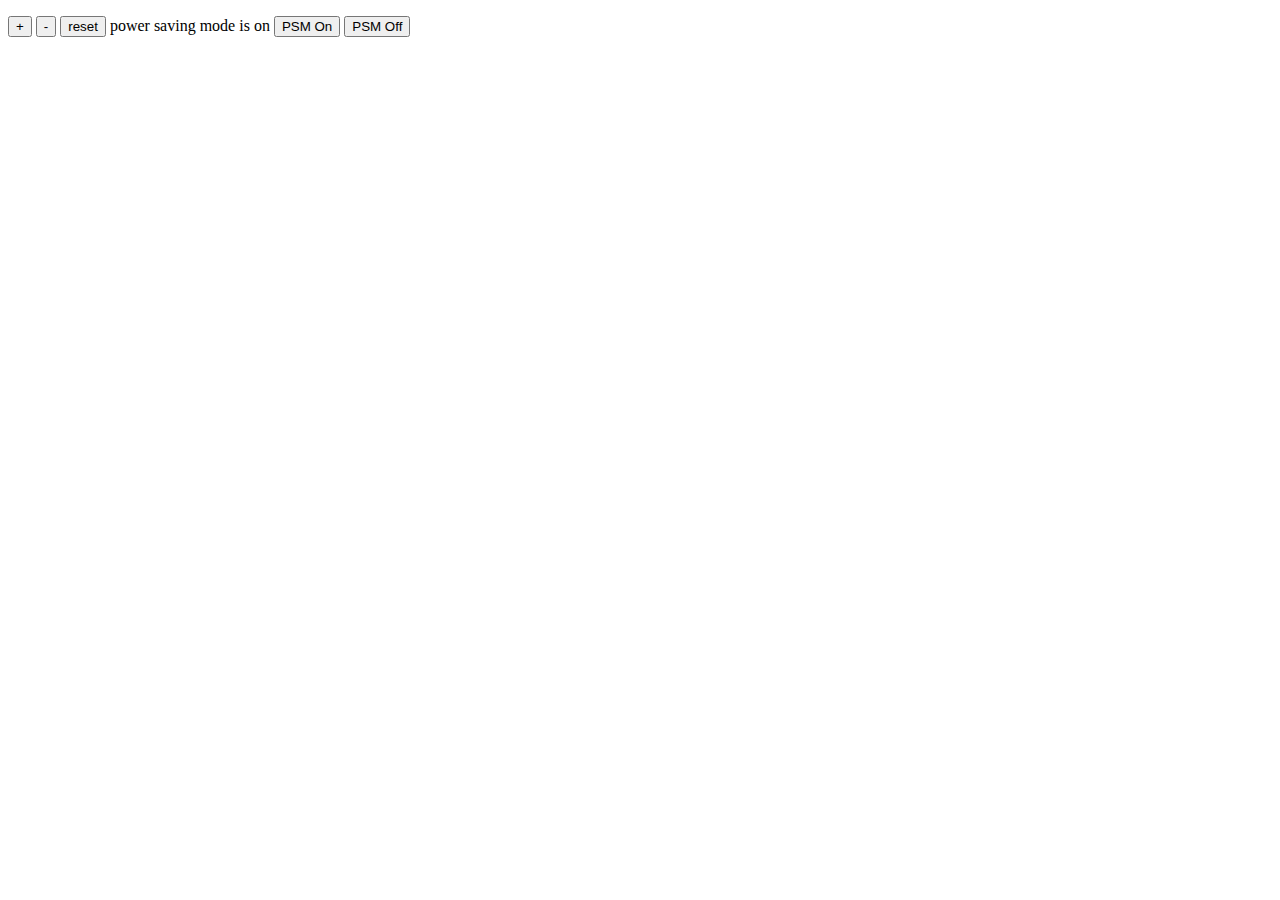
==== index.html @ f21c4b53 "adds index.html" ====
<!DOCTYPE html>
<html>
  <head>
    <title>Thermostat</title>
  </head>
  <body>
    <section id=temperature>
      <p>
        <button id='temp-up'>+</button>
        <button id='temp-down'>-</button>
        <button id='temp-reset'>reset</button>
        power saving mode is <span id='power-saving-status'>on</span>
        <button id='power-saving-on'>PSM On</button>
        <button id='power-saving-off'>PSM Off</button>
      </p>
    </section>
    <script src='src/Thermostat.js'></script>
  </body>
  </html>
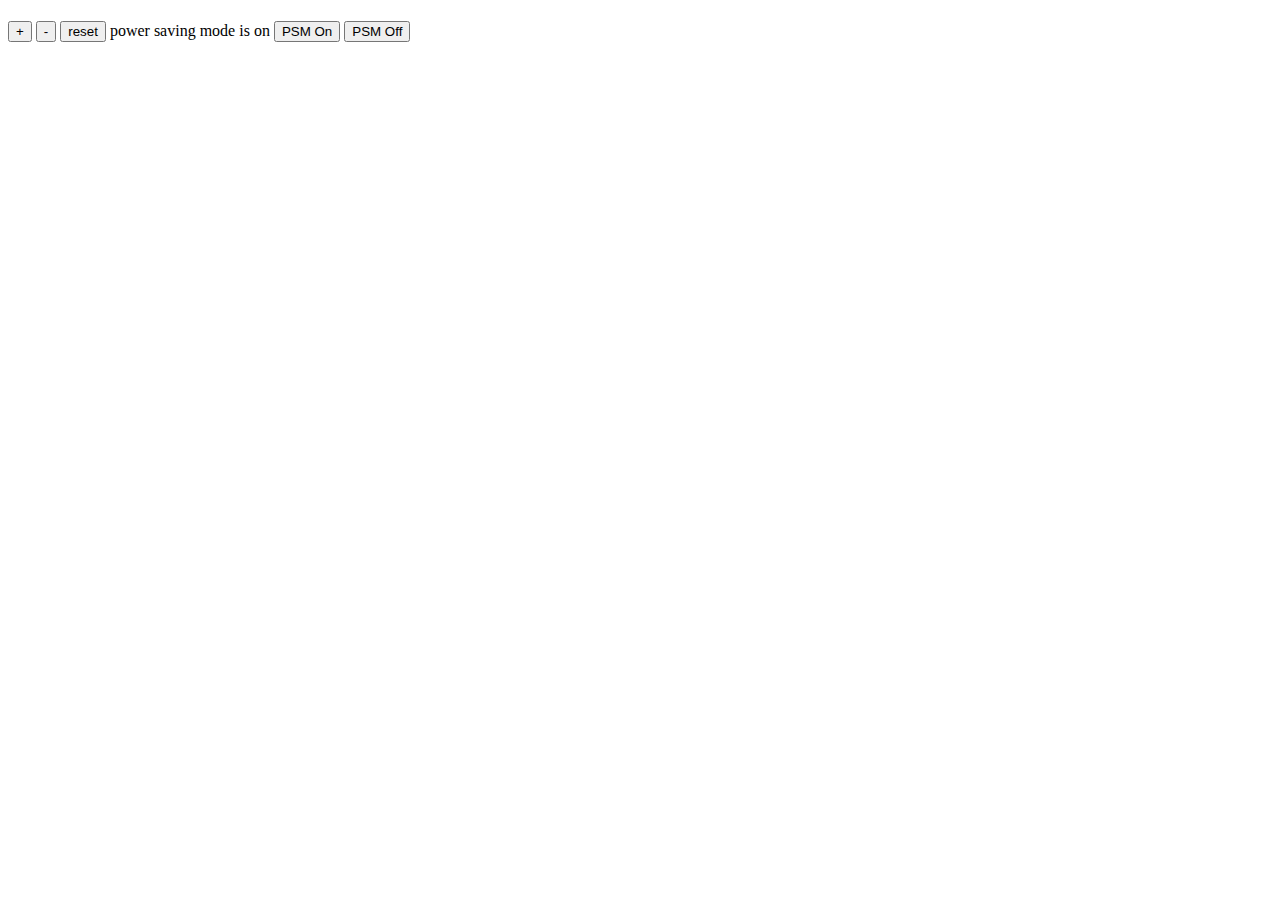
==== commit 0fb3d24c: "Added interface but not linked up correctly yet" ====
--- a/index.html
+++ b/index.html
@@ -4,7 +4,8 @@
     <title>Thermostat</title>
   </head>
   <body>
-    <section id=temperature>
+    <section>
+      <h1 id='temperature'></h1>
       <p>
         <button id='temp-up'>+</button>
         <button id='temp-down'>-</button>
@@ -14,6 +15,8 @@
         <button id='power-saving-off'>PSM Off</button>
       </p>
     </section>
+    <script src="https://code.jquery.com/jquery-2.1.4.min.js"></script>    
+    <script src='src/Interface.js'></script>
     <script src='src/Thermostat.js'></script>
   </body>
   </html>
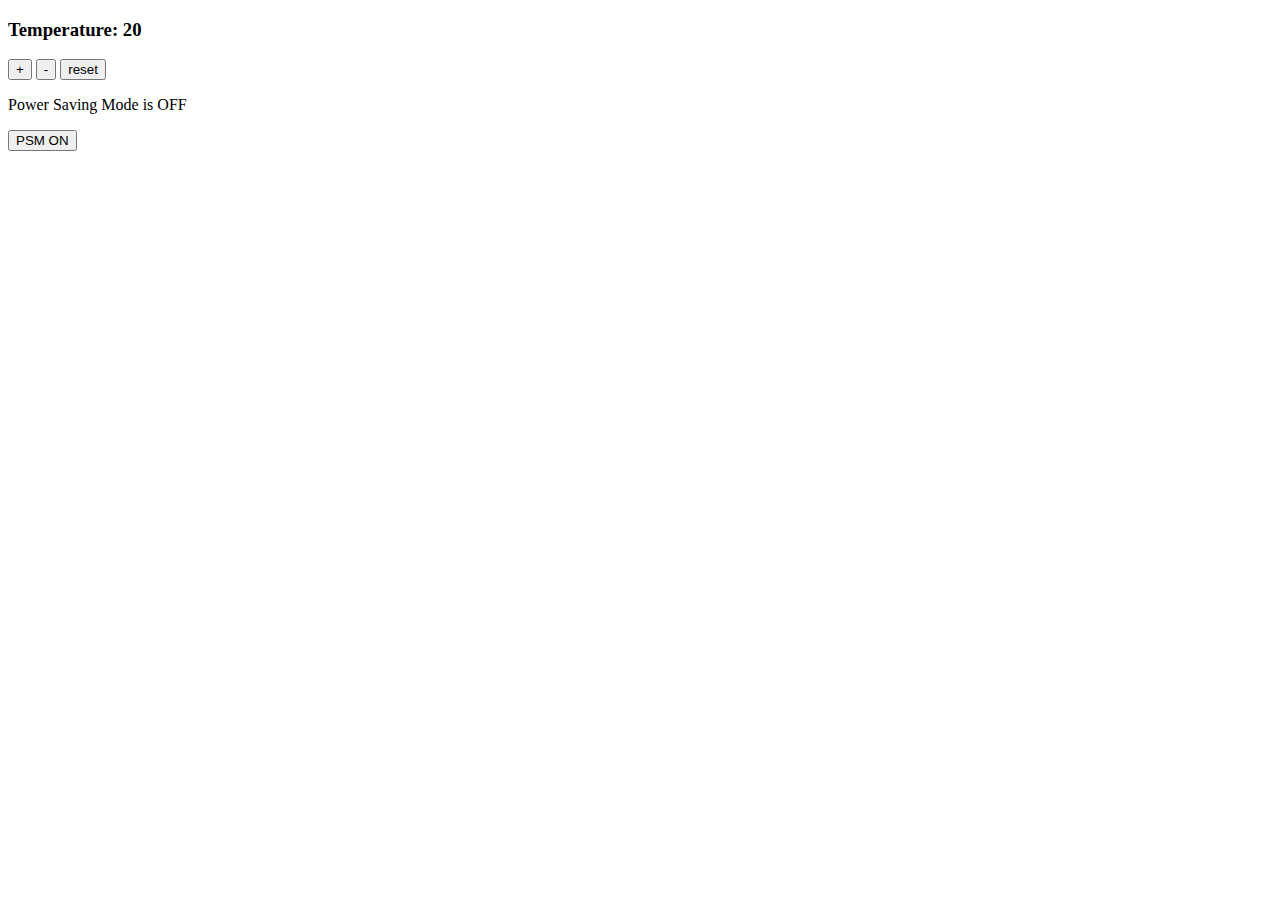
==== commit e3634ca1: "Refactored and fixed JS code so it works" ====
--- a/index.html
+++ b/index.html
@@ -5,18 +5,21 @@
   </head>
   <body>
     <section>
-      <h1 id='temperature'></h1>
-      <p>
-        <button id='temp-up'>+</button>
-        <button id='temp-down'>-</button>
-        <button id='temp-reset'>reset</button>
-        power saving mode is <span id='power-saving-status'>on</span>
-        <button id='power-saving-on'>PSM On</button>
-        <button id='power-saving-off'>PSM Off</button>
+      <h3>Temperature: <span id='temperature'></span></h3>
+      <button id='temp-up'>+</button>
+      <button id='temp-down'>-</button>
+      <button id='temp-reset'>reset</button>
+      <p>Power Saving Mode is
+        <span id='show-PS-on' style="display: none;">ON</span>
+        <span id='show-PS-off'>OFF</span>
       </p>
+      <button id='power-saving-switch'>PSM
+        <span id='PS-switch-on'>ON</span>
+        <span id='PS-switch-off' style="display: none;">OFF</span>
+      </button>
     </section>
-    <script src="https://code.jquery.com/jquery-2.1.4.min.js"></script>    
-    <script src='src/Interface.js'></script>
-    <script src='src/Thermostat.js'></script>
+    <script src="https://code.jquery.com/jquery-2.1.4.min.js"></script>
+    <script src='src/scripts/Interface.js'></script>
+    <script src='src/scripts/Thermostat.js'></script>
   </body>
   </html>
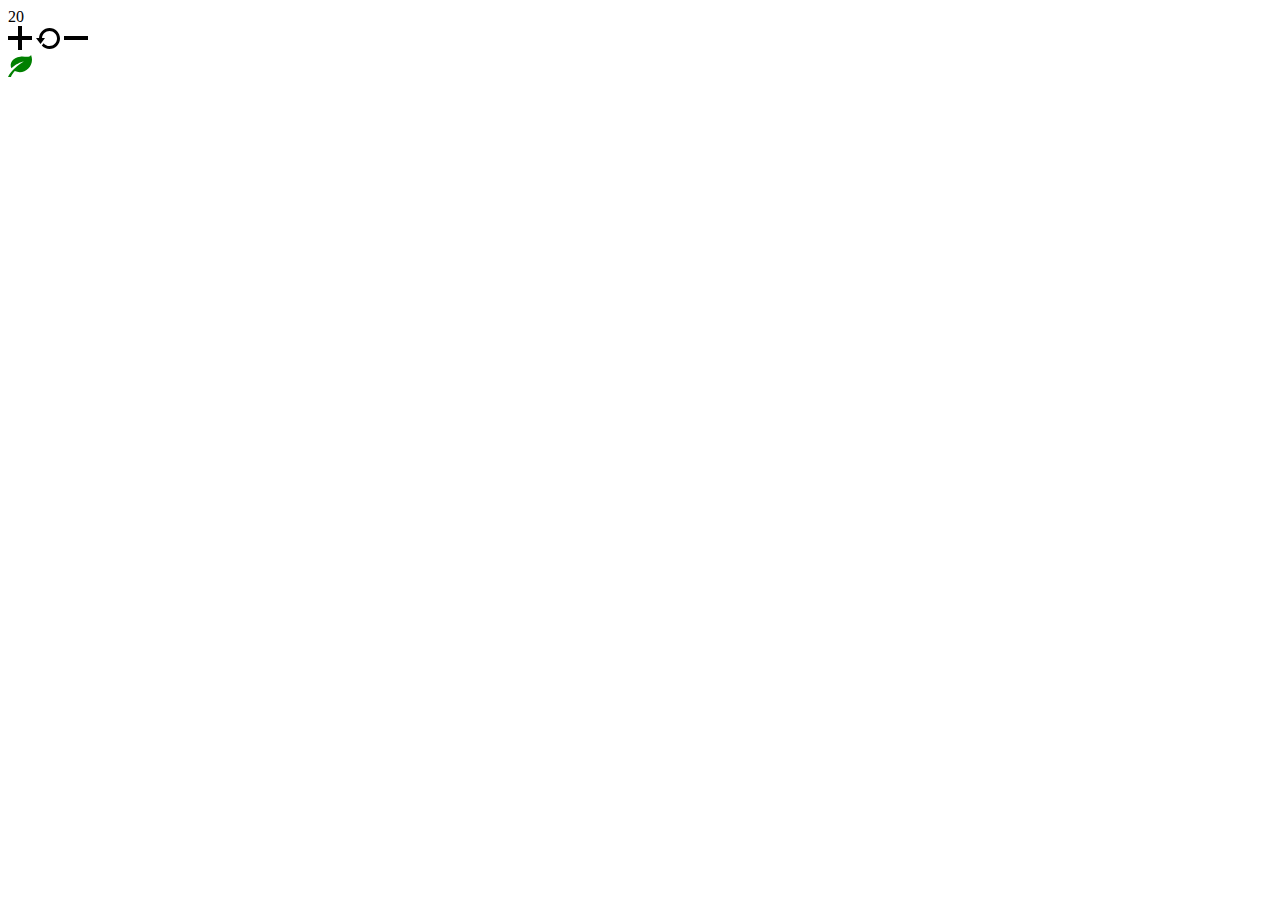
==== commit 2a66bbf9: "Changed interface to update eco mode button, and add svgs for all buttons; Added JQuery SVG add-on f" ====
--- a/index.html
+++ b/index.html
@@ -2,24 +2,27 @@
 <html>
   <head>
     <title>Thermostat</title>
+    <link rel="stylesheet" href="src/styles/css.css"/>
+    <script src="https://code.jquery.com/jquery-2.1.4.min.js"></script>
+    <script type="text/javascript" src="src/scripts/jquery.svg.min.js"></script>
+    <script type="text/javascript" src="src/scripts/jquery.svgdom.js"></script>
   </head>
   <body>
     <section>
-      <h3>Temperature: <span id='temperature'></span></h3>
-      <button id='temp-up'>+</button>
-      <button id='temp-down'>-</button>
-      <button id='temp-reset'>reset</button>
-      <p>Power Saving Mode is
-        <span id='show-PS-on' style="display: none;">ON</span>
-        <span id='show-PS-off'>OFF</span>
-      </p>
-      <button id='power-saving-switch'>PSM
-        <span id='PS-switch-on'>ON</span>
-        <span id='PS-switch-off' style="display: none;">OFF</span>
-      </button>
+      <div id='temperature'></div>
+      <div>
+        <img id='temp-up' src="src/assets/plus.svg"></img>
+        <img id='temp-reset' src="src/assets/reset.svg"></img>
+        <img id='temp-down' src="src/assets/minus.svg"></img>
+      </div>
+      <div class='PS-switch'>
+        <img src="src/assets/eco.svg"></img>
+      </div>
     </section>
-    <script src="https://code.jquery.com/jquery-2.1.4.min.js"></script>
+
+    <script src='src/scripts/Svg.js'></script>
     <script src='src/scripts/Interface.js'></script>
+
     <script src='src/scripts/Thermostat.js'></script>
   </body>
   </html>
--- a/src/styles/css.css
+++ b/src/styles/css.css
@@ -0,0 +1,12 @@
+
+.show-PS-on {
+  fill: green;
+}
+
+.show-PS-off {
+  fill: black;
+}
+
+svg:hover, img:hover {
+  cursor: pointer;
+}
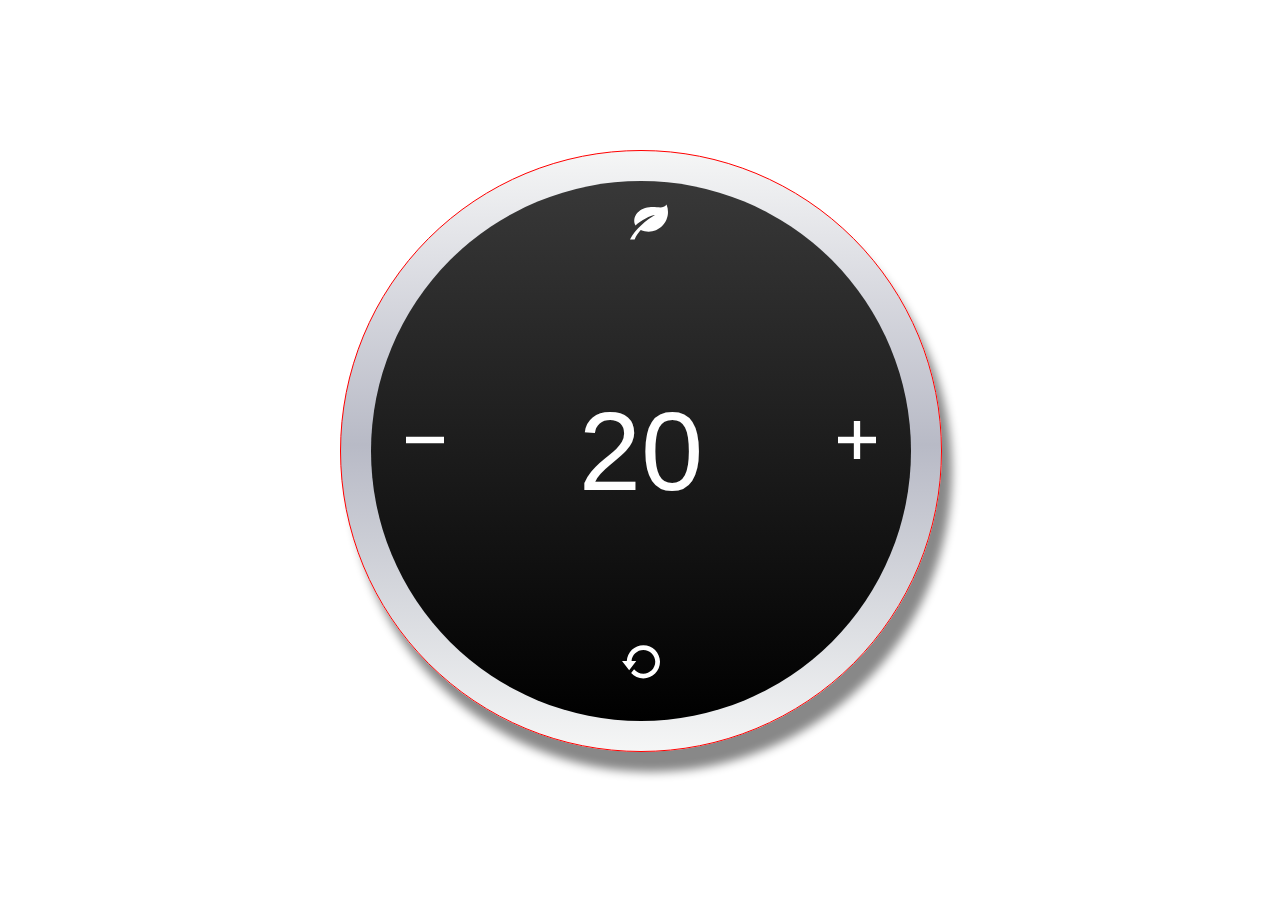
==== commit 9714d4b4: "Major interface improvement" ====
--- a/index.html
+++ b/index.html
@@ -1,28 +1,31 @@
 <!DOCTYPE html>
 <html>
-  <head>
-    <title>Thermostat</title>
-    <link rel="stylesheet" href="src/styles/css.css"/>
-    <script src="https://code.jquery.com/jquery-2.1.4.min.js"></script>
-    <script type="text/javascript" src="src/scripts/jquery.svg.min.js"></script>
-    <script type="text/javascript" src="src/scripts/jquery.svgdom.js"></script>
-  </head>
-  <body>
-    <section>
-      <div id='temperature'></div>
-      <div>
-        <img id='temp-up' src="src/assets/plus.svg"></img>
-        <img id='temp-reset' src="src/assets/reset.svg"></img>
-        <img id='temp-down' src="src/assets/minus.svg"></img>
+
+<head>
+  <title>Thermostat</title>
+  <link rel="stylesheet" href="src/styles/css.css" />
+  <script src="https://code.jquery.com/jquery-2.1.4.min.js"></script>
+  <script type="text/javascript" src="src/scripts/jquery.svg.min.js"></script>
+  <script type="text/javascript" src="src/scripts/jquery.svgdom.js"></script>
+</head>
+
+<body>
+  <section>
+    <div class="thermostat">
+      <div class="inner-display">
+        <div class='temperature'></div>
+          <img class="temp-reset" src="src/assets/reset.svg"></img>
+          <img class="temp-down" src="src/assets/minus.svg"></img>
+          <img class="temp-up" src="src/assets/plus.svg"></img>
+          <img class='PS-switch' src="src/assets/eco.svg"></img>
       </div>
-      <div class='PS-switch'>
-        <img src="src/assets/eco.svg"></img>
-      </div>
-    </section>
+    </div>
+  </section>
 
-    <script src='src/scripts/Svg.js'></script>
-    <script src='src/scripts/Interface.js'></script>
+  <script src='src/scripts/Svg.js'></script>
+  <script src='src/scripts/Interface.js'></script>
 
-    <script src='src/scripts/Thermostat.js'></script>
-  </body>
-  </html>
+  <script src='src/scripts/Thermostat.js'></script>
+</body>
+
+</html>
--- a/src/styles/css.css
+++ b/src/styles/css.css
@@ -1,12 +1,85 @@
+body {
+  color: white;
+}
+
+svg:hover, img:hover {
+  cursor: pointer;
+}
+
+.thermostat {
+  background: linear-gradient(to bottom, #f5f6f6 0%, #dbdce2 21%, #b8bac6 49%, #dddfe3 80%, #f5f6f6 100%);
+  position: absolute;
+  width: 600px;
+  height: 600px;
+  z-index: 15;
+  top: 50%;
+  left: 50%;
+  margin: -300px 0 0 -300px;
+  border: 1px solid red;
+  text-align: center;
+  border-radius: 50%;
+  box-shadow: 10px 20px 10px #888888;
+}
+
+.inner-display {
+  background: linear-gradient(to bottom, #383838 0%, #000000 100%);
+  width: 90%;
+  height: 90%;
+  position: absolute;
+  top: 50%;
+  left: 50%;
+  transform: translateX(-50%) translateY(-50%);
+  border-radius: 50%;
+}
+
+.temperature {
+  position: absolute;
+  top: 50%;
+  left: 50%;
+  transform: translateX(-50%) translateY(-50%);
+  color: white;
+  font-family: sans-serif;
+  font-size: 7em;
+}
+
+svg {
+  position: absolute;
+  display: inline-block;
+  width: 38px;
+  height: 38px;
+}
+
+.temp-up {
+  bottom: 45%;
+  left: 90%;
+  transform: translateX(-50%) translateY(-50%);
+  fill: white;
+}
+
+.temp-down {
+  bottom: 45%;
+  left: 10%;
+  transform: translateX(-50%) translateY(-50%);
+  fill: white;
+}
+
+.temp-reset {
+  bottom: 4%;
+  left: 50%;
+  transform: translateX(-50%) translateY(-50%);
+  fill: white;
+}
+
+.PS-switch {
+  top: 4%;
+  left: 48%;
+  /*transform: translateX(-50%) translateY(-50%);*/
+}
 
 .show-PS-on {
   fill: green;
 }
 
 .show-PS-off {
-  fill: black;
+  fill: white;
 }
-
-svg:hover, img:hover {
-  cursor: pointer;
-}
